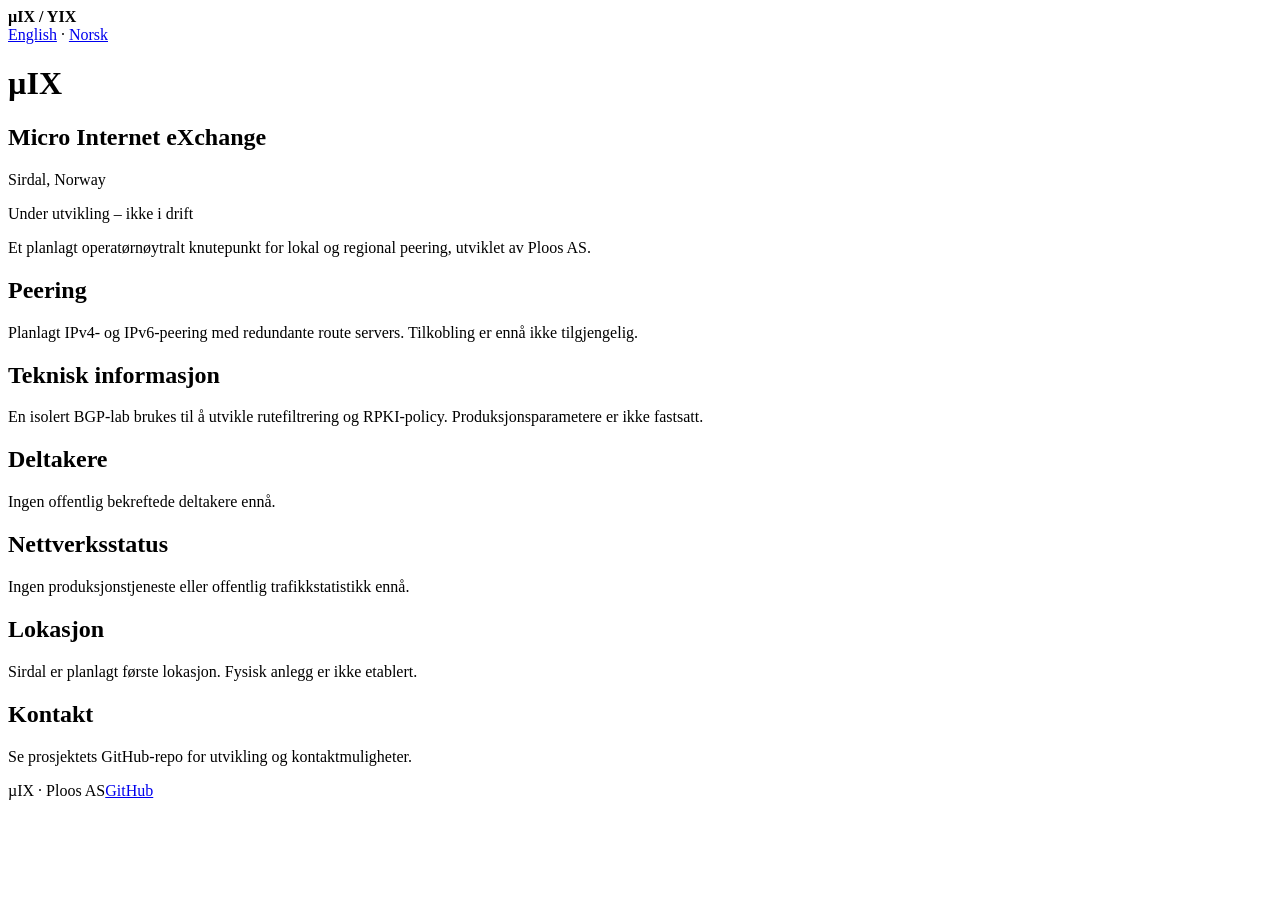
==== website/no/index.html @ 3361c478 "website: add website/no/index.html" ====
<!doctype html>
<html lang="nb"><head><meta charset="utf-8"><meta name="viewport" content="width=device-width, initial-scale=1"><title>µIX — Micro Internet eXchange</title><meta name="description" content="Planlagt lokalt Internet Exchange i Sirdal."><link rel="stylesheet" href="../style.css"></head><body><header><strong>µIX / YIX</strong><nav aria-label="Language"><a href="../" lang="en">English</a> · <a href="./" lang="nb">Norsk</a></nav></header><main><h1>µIX</h1><h2>Micro Internet eXchange</h2><p>Sirdal, Norway</p><p class="badge">Under utvikling – ikke i drift</p><p>Et planlagt operatørnøytralt knutepunkt for lokal og regional peering, utviklet av Ploos AS.</p><div class="grid"><section><h2>Peering</h2><p>Planlagt IPv4- og IPv6-peering med redundante route servers. Tilkobling er ennå ikke tilgjengelig.</p></section><section><h2>Teknisk informasjon</h2><p>En isolert BGP-lab brukes til å utvikle rutefiltrering og RPKI-policy. Produksjonsparametere er ikke fastsatt.</p></section><section><h2>Deltakere</h2><p>Ingen offentlig bekreftede deltakere ennå.</p></section><section><h2>Nettverksstatus</h2><p>Ingen produksjonstjeneste eller offentlig trafikkstatistikk ennå.</p></section><section><h2>Lokasjon</h2><p>Sirdal er planlagt første lokasjon. Fysisk anlegg er ikke etablert.</p></section><section><h2>Kontakt</h2><p>Se prosjektets GitHub-repo for utvikling og kontaktmuligheter.</p></section></div></main><footer><span>µIX · Ploos AS</span><a href="https://github.com/Ploos-AS/YIX">GitHub</a></footer></body></html>
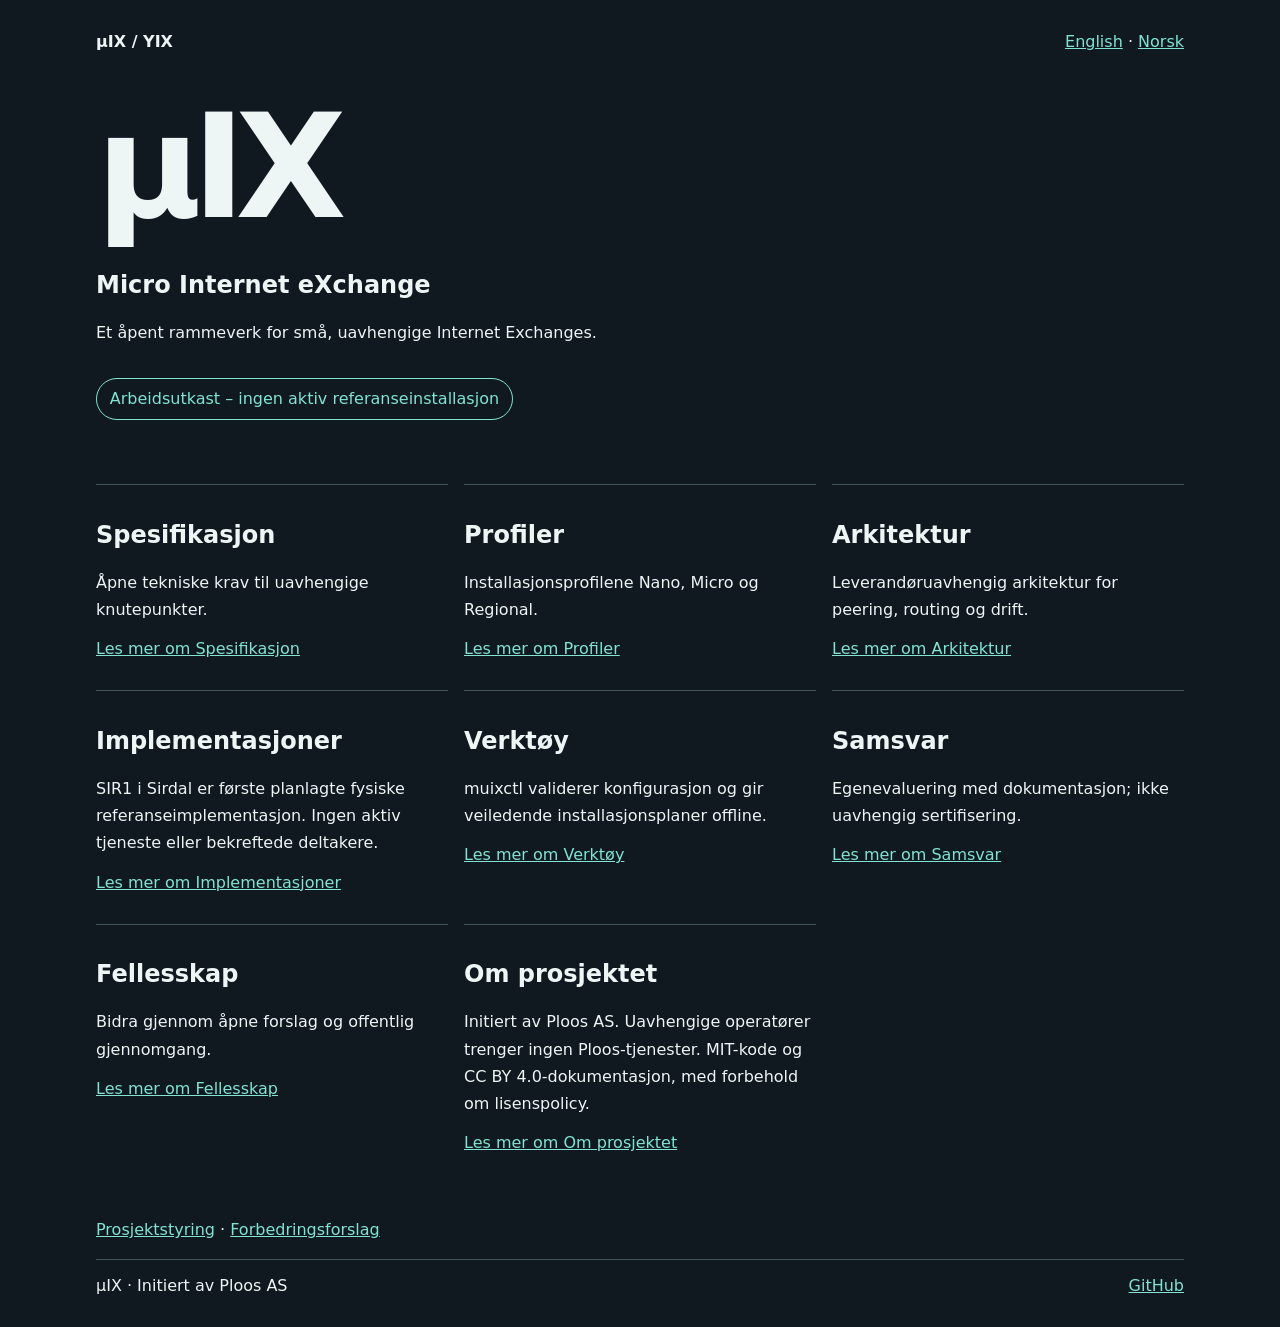
==== commit 396b2f8c: "website: present international framework in Norwegian" ====
--- a/website/no/index.html
+++ b/website/no/index.html
@@ -1,2 +1,31 @@
 <!doctype html>
-<html lang="nb"><head><meta charset="utf-8"><meta name="viewport" content="width=device-width, initial-scale=1"><title>µIX — Micro Internet eXchange</title><meta name="description" content="Planlagt lokalt Internet Exchange i Sirdal."><link rel="stylesheet" href="../style.css"></head><body><header><strong>µIX / YIX</strong><nav aria-label="Language"><a href="../" lang="en">English</a> · <a href="./" lang="nb">Norsk</a></nav></header><main><h1>µIX</h1><h2>Micro Internet eXchange</h2><p>Sirdal, Norway</p><p class="badge">Under utvikling – ikke i drift</p><p>Et planlagt operatørnøytralt knutepunkt for lokal og regional peering, utviklet av Ploos AS.</p><div class="grid"><section><h2>Peering</h2><p>Planlagt IPv4- og IPv6-peering med redundante route servers. Tilkobling er ennå ikke tilgjengelig.</p></section><section><h2>Teknisk informasjon</h2><p>En isolert BGP-lab brukes til å utvikle rutefiltrering og RPKI-policy. Produksjonsparametere er ikke fastsatt.</p></section><section><h2>Deltakere</h2><p>Ingen offentlig bekreftede deltakere ennå.</p></section><section><h2>Nettverksstatus</h2><p>Ingen produksjonstjeneste eller offentlig trafikkstatistikk ennå.</p></section><section><h2>Lokasjon</h2><p>Sirdal er planlagt første lokasjon. Fysisk anlegg er ikke etablert.</p></section><section><h2>Kontakt</h2><p>Se prosjektets GitHub-repo for utvikling og kontaktmuligheter.</p></section></div></main><footer><span>µIX · Ploos AS</span><a href="https://github.com/Ploos-AS/YIX">GitHub</a></footer></body></html>+<html lang="nb">
+<head>
+<meta charset="utf-8">
+<meta name="viewport" content="width=device-width, initial-scale=1">
+<title>µIX — Åpent rammeverk for Internet Exchanges</title>
+<meta name="description" content="Et åpent rammeverk for små, uavhengige Internet Exchanges.">
+<link rel="stylesheet" href="../style.css">
+</head>
+<body>
+<header><strong>µIX / YIX</strong><nav aria-label="Språk"><a href="../" lang="en">English</a> · <a href="./" lang="nb" aria-current="page">Norsk</a></nav></header>
+<main>
+<h1>µIX</h1>
+<h2>Micro Internet eXchange</h2>
+<p>Et åpent rammeverk for små, uavhengige Internet Exchanges.</p>
+<p class="badge">Arbeidsutkast – ingen aktiv referanseinstallasjon</p>
+<div class="grid">
+<section id="specification"><h2>Spesifikasjon</h2><p>Åpne tekniske krav til uavhengige knutepunkter.</p><a href="https://github.com/Ploos-AS/YIX/blob/main/specification/v0.1.md">Les mer om Spesifikasjon</a></section>
+<section id="profiles"><h2>Profiler</h2><p>Installasjonsprofilene Nano, Micro og Regional.</p><a href="https://github.com/Ploos-AS/YIX/blob/main/profiles/README.md">Les mer om Profiler</a></section>
+<section id="architecture"><h2>Arkitektur</h2><p>Leverandøruavhengig arkitektur for peering, routing og drift.</p><a href="https://github.com/Ploos-AS/YIX/blob/main/architecture/reference-v0.1.md">Les mer om Arkitektur</a></section>
+<section id="implementations"><h2>Implementasjoner</h2><p>SIR1 i Sirdal er første planlagte fysiske referanseimplementasjon. Ingen aktiv tjeneste eller bekreftede deltakere.</p><a href="https://github.com/Ploos-AS/YIX/blob/main/implementations/sir1/README.md">Les mer om Implementasjoner</a></section>
+<section id="toolkit"><h2>Verktøy</h2><p>muixctl validerer konfigurasjon og gir veiledende installasjonsplaner offline.</p><a href="https://github.com/Ploos-AS/YIX/blob/main/toolkit/README.md">Les mer om Verktøy</a></section>
+<section id="conformance"><h2>Samsvar</h2><p>Egenevaluering med dokumentasjon; ikke uavhengig sertifisering.</p><a href="https://github.com/Ploos-AS/YIX/blob/main/conformance/README.md">Les mer om Samsvar</a></section>
+<section id="community"><h2>Fellesskap</h2><p>Bidra gjennom åpne forslag og offentlig gjennomgang.</p><a href="https://github.com/Ploos-AS/YIX/blob/main/CONTRIBUTING.md">Les mer om Fellesskap</a></section>
+<section id="about"><h2>Om prosjektet</h2><p>Initiert av Ploos AS. Uavhengige operatører trenger ingen Ploos-tjenester. MIT-kode og CC BY 4.0-dokumentasjon, med forbehold om lisenspolicy.</p><a href="https://github.com/Ploos-AS/YIX/blob/main/LICENSING.md">Les mer om Om prosjektet</a></section>
+</div>
+<p><a href="https://github.com/Ploos-AS/YIX/blob/main/GOVERNANCE.md">Prosjektstyring</a> · <a href="https://github.com/Ploos-AS/YIX/blob/main/mips/README.md">Forbedringsforslag</a></p>
+</main>
+<footer><span>µIX · Initiert av Ploos AS</span><a href="https://github.com/Ploos-AS/YIX">GitHub</a></footer>
+</body>
+</html>
--- a/website/style.css
+++ b/website/style.css
@@ -0,0 +1 @@
+:root{color-scheme:dark;font-family:system-ui,sans-serif;background:#101820;color:#edf5f5}body{max-width:68rem;margin:auto;padding:2rem}header,footer{display:flex;justify-content:space-between;gap:1rem;flex-wrap:wrap}a{color:#82e3d2}h1{font-size:clamp(4rem,12vw,9rem);margin:2rem 0 0;letter-spacing:-.07em}h2{font-size:1.5rem}p{line-height:1.7;max-width:65ch}.badge{display:inline-block;border:1px solid #82e3d2;padding:.4rem .8rem;border-radius:2rem;color:#82e3d2}.grid{display:grid;grid-template-columns:repeat(auto-fit,minmax(min(100%,18rem),1fr));gap:1rem;margin:3rem 0}section{border-top:1px solid #40515b;padding:1rem 0}footer{border-top:1px solid #40515b;padding-top:1rem}a:focus-visible{outline:3px solid #fff}
